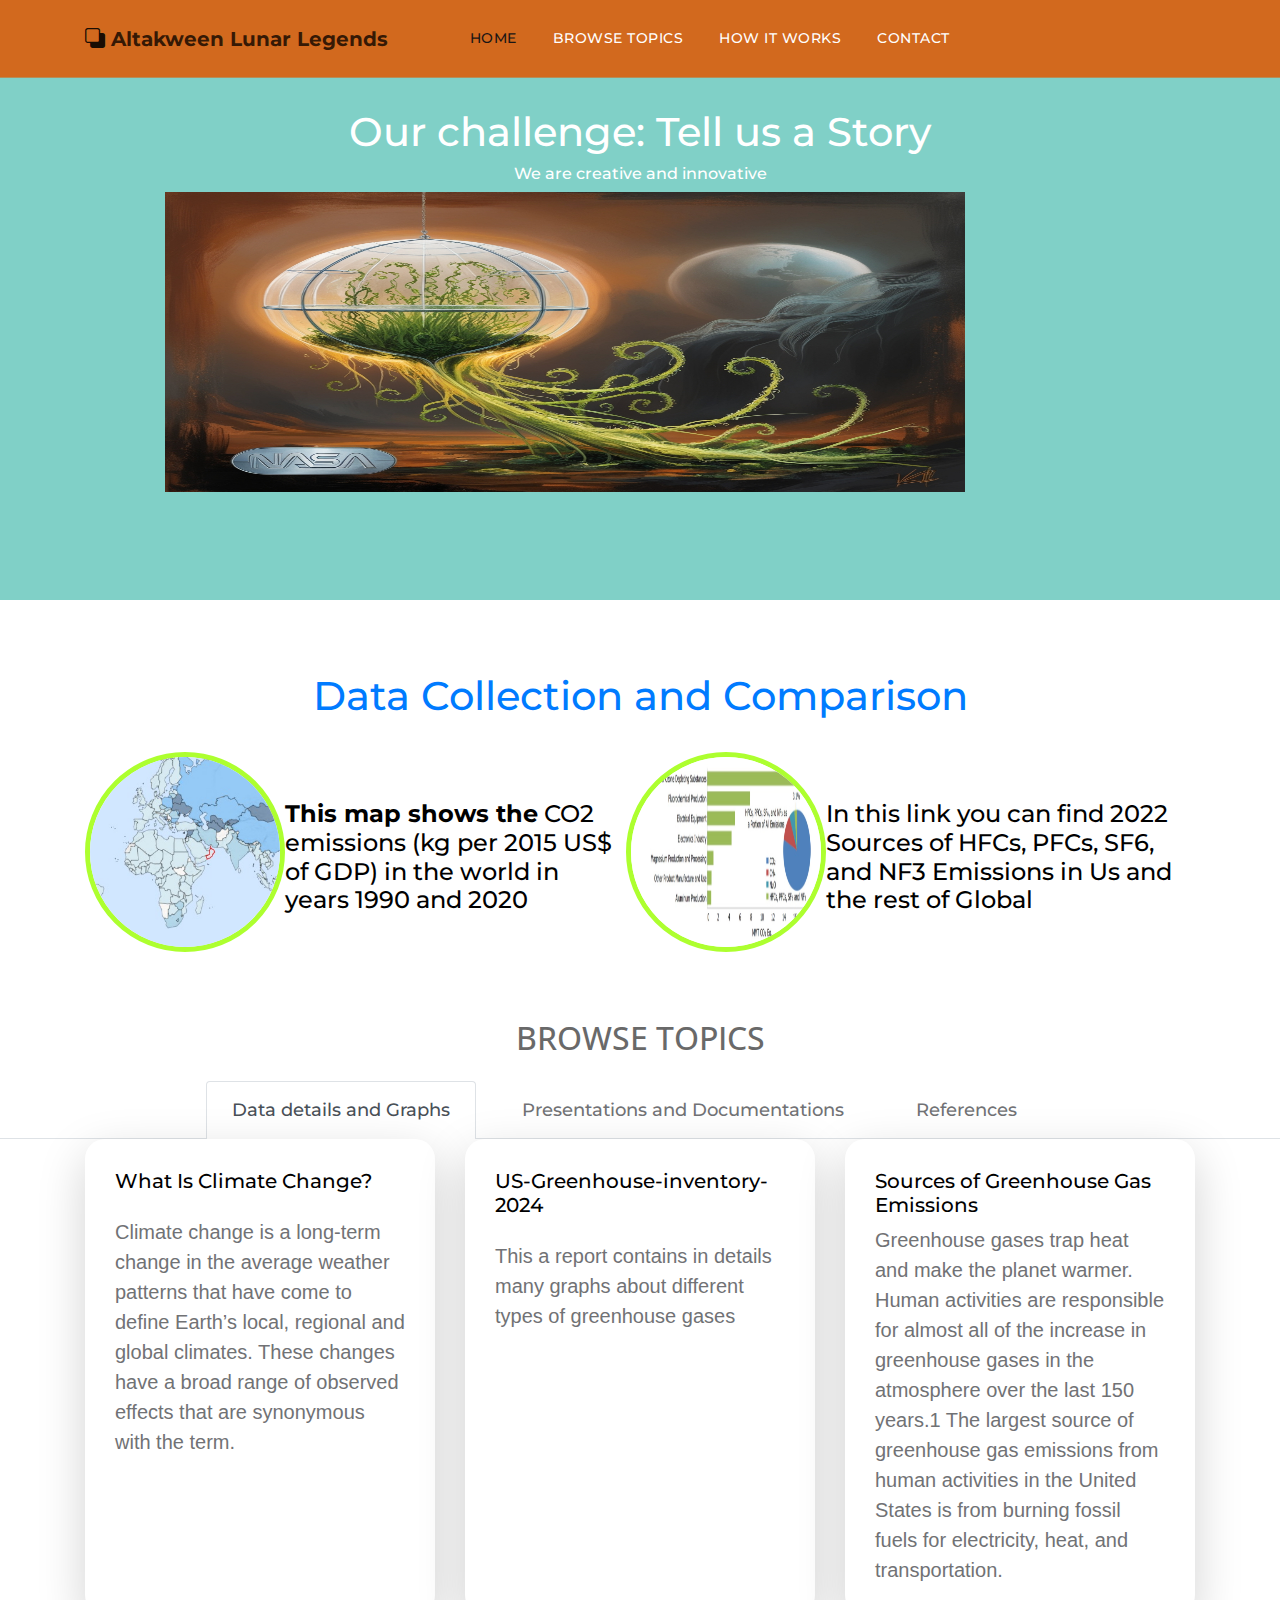
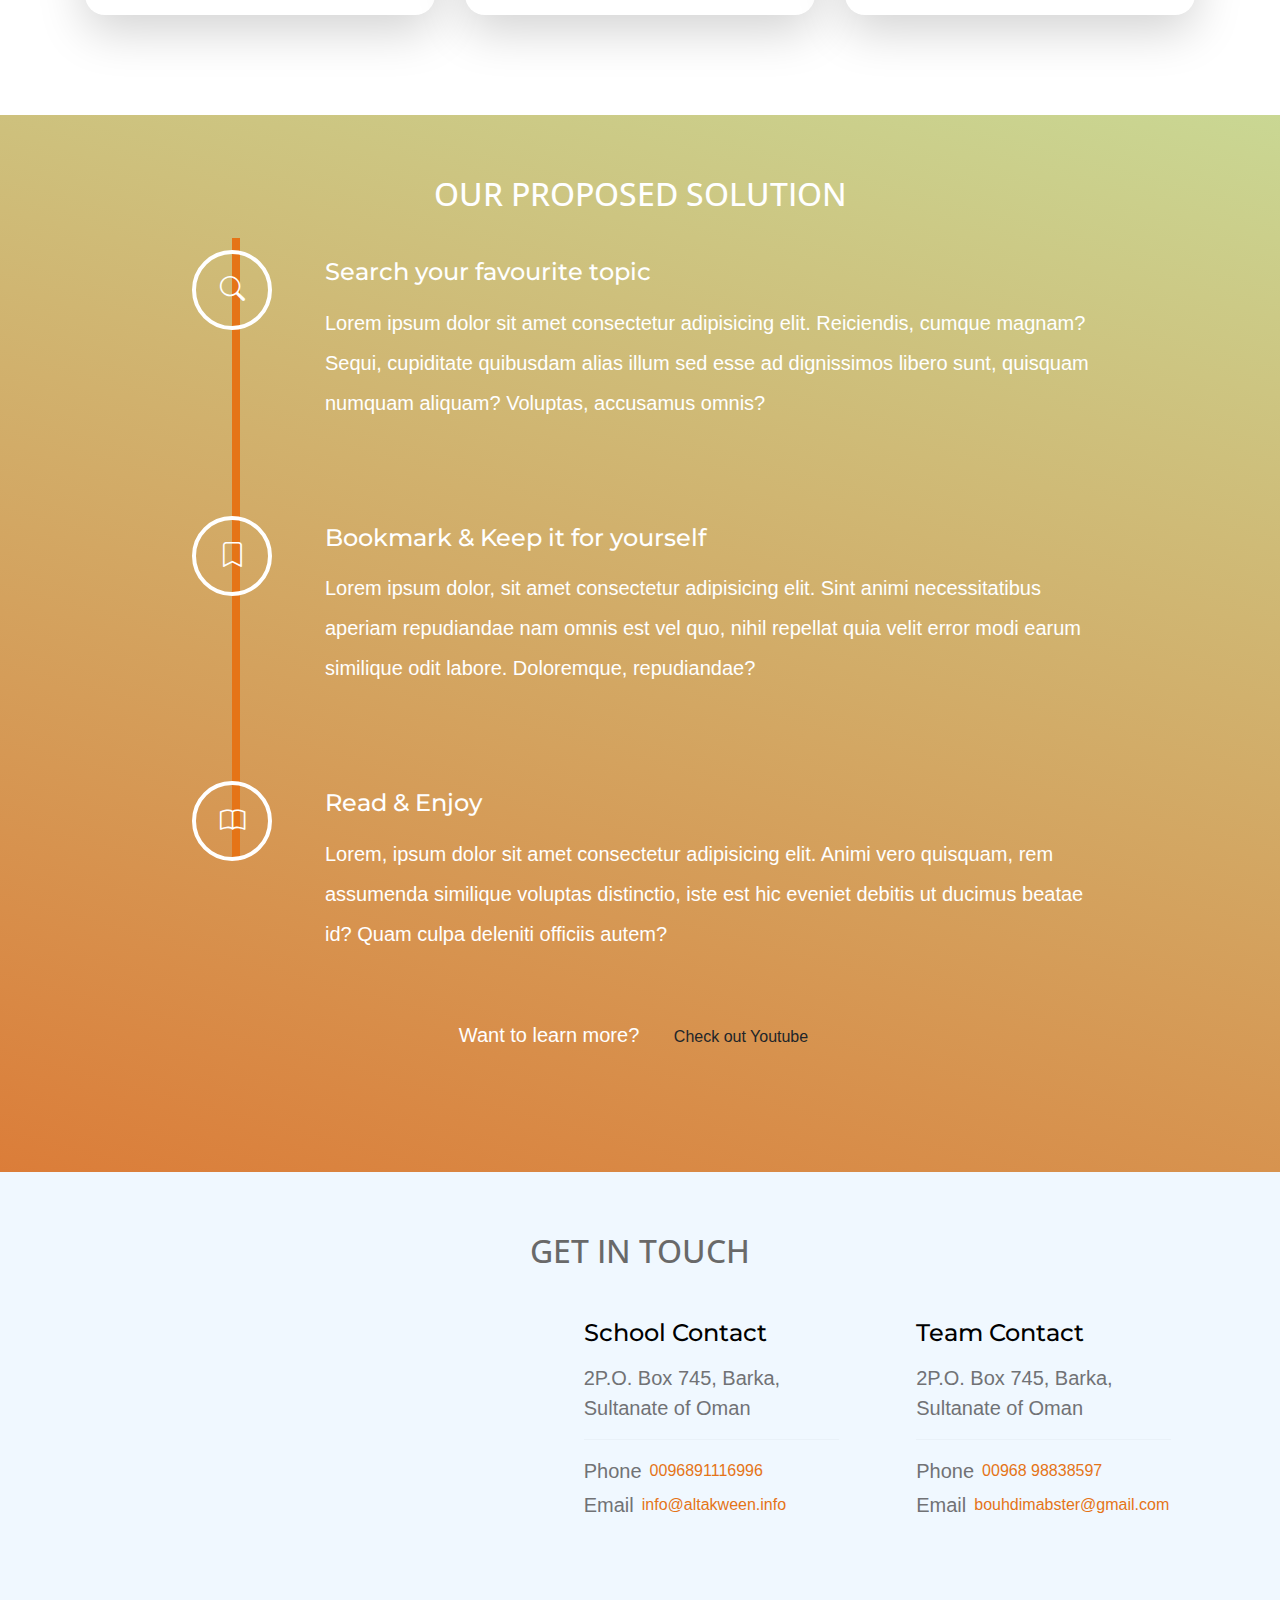
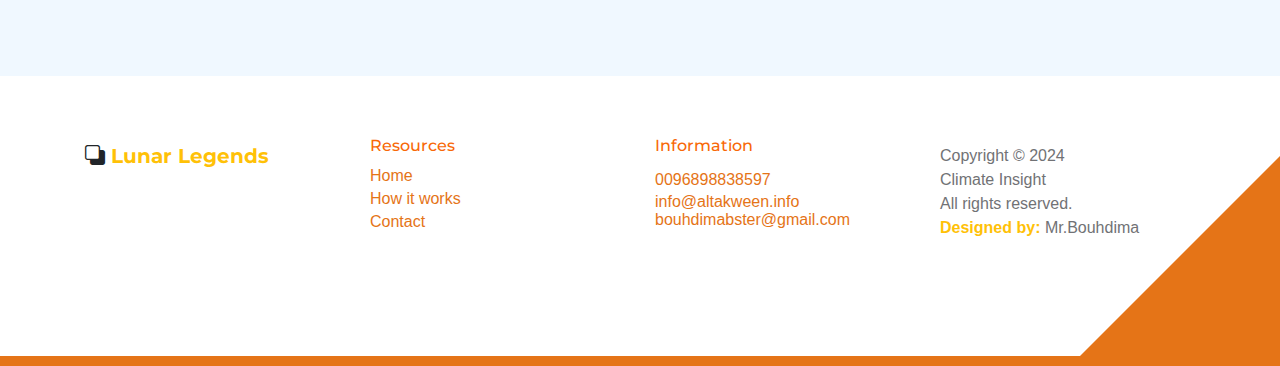
==== index.html @ 659c7b3e "Add files via upload" ====
<!doctype html>
<html lang="en">
    <head>
        <meta charset="utf-8">
        <meta name="viewport" content="width=device-width, initial-scale=1">
        <meta name="description" content="">
        <meta name="author" content="">
        <title>Climate Insight</title>
        <!-- CSS FILES -->
        <link rel="preconnect" href="https://fonts.googleapis.com">
        <link rel="preconnect" href="https://fonts.gstatic.com" crossorigin>
        <link href="https://fonts.googleapis.com/css2?family=Montserrat:wght@500;600;700&family=Open+Sans&display=swap" rel="stylesheet">
        <link href="css/bootstrap.min.css" rel="stylesheet">
        <link href="css/bootstrap-icons.css" rel="stylesheet">
        <link href="css/templatemo-topic-listing.css" rel="stylesheet">
        <link href="css/templatemo-topic-listing.css" rel="stylesheet">
        <link href="css/style.css" rel="stylesheet">
        <link rel="stylesheet" href="https://stackpath.bootstrapcdn.com/bootstrap/4.5.0/css/bootstrap.min.css">
        <link rel="stylesheet" href="https://maxcdn.bootstrapcdn.com/font-awesome/4.7.0/css/font-awesome.min.css">
        <script src="https://code.jquery.com/jquery-3.5.1.min.js"></script>
        <script src="https://cdn.jsdelivr.net/npm/popper.js@1.16.0/dist/umd/popper.min.js"></script>
        <script src="https://stackpath.bootstrapcdn.com/bootstrap/4.5.0/js/bootstrap.min.js"></script>
        <style>
        
        .graph{width:200px;
        height: 300;
        }
        .slide-p{
        margin-left:80px;
        padding: 0;
        }
        .img-graph{
            width:200px;
            height: 200px;
            border-radius:50%;
            border: 5px greenyellow solid;
            cursor: pointer;
        }
        .imgc{
                border: 6px  chocolate bold;}
        </style>
    </head>
    <body id="top">
        <main>
            <nav class="navbar navbar-expand-lg">
                <div class="container">
                    <a class="navbar-brand" href="index.html">
                        <i class="bi-back"></i>
                        <span>Altakween Lunar Legends</span>
                    </a>
                    <button
                        class="navbar-toggler"
                        type="button"
                        data-bs-toggle="collapse"
                        data-bs-target="#navbarNav"
                        aria-controls="navbarNav"
                        aria-expanded="false"
                        aria-label="Toggle navigation"
                    >
                        <span class="navbar-toggler-icon"></span>
                    </button>
                    <div class="collapse navbar-collapse" id="navbarNav">
                        <ul class="navbar-nav ms-lg-5 me-lg-auto">
                            <li class="nav-item">
                                <a class="nav-link click-scroll" href="#section_1">Home</a>
                            </li>
                            <li class="nav-item">
                                <a class="nav-link click-scroll" href="#section_2">Browse Topics</a>
                            </li>
                            <li class="nav-item">
                                <a class="nav-link click-scroll" href="#section_3">How it works</a>
                            </li>
                           
                            <li class="nav-item">
                                <a class="nav-link click-scroll" href="#section_5">Contact</a>
                            </li>
                        </ul>
                    </div>
                </div>
            </nav>
            <section class="hero-section d-flex justify-content-center align-items-center" id="section_1">
                <div class="container">
                    <div class="row">
                        <div class="col-12 text-center mx-auto">
                            <div class="gfg-di text-center ">
                                <h1 class="text-white text-center">Our challenge: Tell us a Story</h1>
                                <h6 class="col-lg-8 col-12 mx-auto text-white text-center">We are creative and innovative</h6>
                            </div>
                        </div>
                    </div>
                    <div id="carouselExampleSlidesOnly" class="carousel slide " data-ride="carousel">
                        <div class="slide-p carousel-inner w-100">
                            <div class="carousel-item active">
                                <img class="d-block w-100 h-100" src="images/img3.jpg" alt="First slide">
                            </div>
                            <div class="carousel-item">
                                <img class="d-block w-100 h-100" src="images/img6.jpg" alt="Second slide">
                            </div>
                            <div class="carousel-item">
                                <img class="d-block w-100 h-100" src="images/img8.jpg" alt="Third slide">
                            </div>
                        </div>
                    </div>
                </div>
            </div>
        </div>
    </section>
    <section class="justify-content-center mt-5">
        <b>
            <h1 class="text-primary text-center w-100 p-4">Data Collection and Comparison</h1>
        </b>
        <div class="container justify-content d-flex flex-row">
            <div>
                <a class="w-80" href="topics-detail.html">
                    <div class="d-flex alig-text">
                        <img
                            class="img-graph"
                            src="images/Dynamic map.jpg"
                            class="custom-block-image img-fluid"
                            alt=""
                        >
                        <h4 class="mb-0 mt-5  ">
                            <b> This map shows the</b>
                            CO2 emissions (kg per 2015 US$ of GDP) in the world in years  1990 and 2020
                        </div>
                    </div>
                </a>
                <a href="https://www.epa.gov/climate-indicators/climate-change-indicators-us-greenhouse-gas-emissions" target="_blank">
                    <div class="d-flex alig-text">
                        <img
                            class="img-graph"
                            src="Graphs/Figure2.jpg"
                            class="custom-block-image img-fluid"
                            alt=""
                        >
                        <h4 class="mb-0 mt-5">
                            In this link you can find 2022 Sources of HFCs, PFCs, SF6, and NF3 Emissions in Us and the rest of Global
                        </h4>
                    </div>
                </a>
            </div>
        </div>
    </div>
</div>
</section>
<section class="explore-section section-padding" id="section_2">
    <div class="container">
        <div class="col-12 text-center">
            <h2 class="mb-4">
                Browse Topics
            </h1>
        </div>
    </div>
</div>
<div class="container-fluid">
    <div class="row">
        <ul class="nav nav-tabs" id="myTab" role="tablist">
            <li class="nav-item" role="presentation">
                <button
                    class="nav-link active"
                    id="design-tab"
                    data-bs-toggle="tab"
                    data-bs-target="#design-tab-pane"
                    type="button"
                    role="tab"
                    aria-controls="design-tab-pane"
                    aria-selected="true"
                >Data details and Graphs</button>
            </li>
            <li class="nav-item" role="presentation">
                <button
                    class="nav-link"
                    id="marketing-tab"
                    data-bs-toggle="tab"
                    data-bs-target="#marketing-tab-pane"
                    type="button"
                    role="tab"
                    aria-controls="marketing-tab-pane"
                    aria-selected="false"
                >Presentations and Documentations</button>
            </li>
            <li class="nav-item" role="presentation">
                <button
                    class="nav-link"
                    id="finance-tab"
                    data-bs-toggle="tab"
                    data-bs-target="#finance-tab-pane"
                    type="button"
                    role="tab"
                    aria-controls="finance-tab-pane"
                    aria-selected="false"
                >References</button>
            </li>
            
        </ul>
    </div>
</div>
<div class="container">
    <div class="row">
        <div class="col-12">
            <div class="tab-content" id="myTabContent">
                <div
                    class="tab-pane fade show active"
                    id="design-tab-pane"
                    role="tabpanel"
                    aria-labelledby="design-tab"
                    tabindex="0"
                >
                    <div class="row">
                        <div class="col-lg-4 col-md-6 col-12 mb-4 mb-lg-0">
                            <div class="custom-block bg-white shadow-lg">
                                <a href="https://science.nasa.gov/climate-change/" target="_blank">
                                    <div class="d-flex">
                                        <div>
                                            <h5 class="mb-4">  What Is Climate Change?</h5>
                                            <p class="mb-0">
                                                Climate change is a long-term change in the average weather patterns that have come to define Earth’s local, regional and global climates. These changes have a broad range of observed effects that are synonymous with the term.
                                            </p>
                                        </div>
                                        <span class="badge bg-design rounded-pill ms-auto"></span>
                                    </div>
                                    <img>
                                </a>
                            </div>
                        </div>
                        <div class="col-lg-4 col-md-6 col-12 mb-4 mb-lg-0">
                            <div class="custom-block bg-white shadow-lg">
                                <a href="https://www.epa.gov/system/files/documents/2024-04/us-ghg-inventory-2024-main-text_04-18-2024.pdf" target="_blank">
                                    <div class="d-flex">
                                        <div>
                                            <h5 class="mb-4">US-Greenhouse-inventory-2024</h5>
                                            <p class="mb-0">This a report contains in details many graphs about different types of greenhouse gases</p>
                                        </div>
                                        <span class="badge bg-design rounded-pill ms-auto"></span>
                                    </div>
                                    <img>
                                </a>
                            </div>
                        </div>
                        <div class="col-lg-4 col-md-6 col-12">
                            <div class="custom-block bg-white shadow-lg">
                                <a href="https://www.epa.gov/ghgemissions/sources-greenhouse-gas-emissions" target="_blank">
                                    <div class="d-flex">
                                        <div>
                                            <h5 class="mb-2">Sources of Greenhouse Gas Emissions</h5>
                                            <p class="mb-0">Greenhouse gases trap heat and make the planet warmer. Human activities are responsible for almost all of the increase in greenhouse gases in the atmosphere over the last 150 years.1 The largest source of greenhouse gas emissions from human activities in the United States is from burning fossil fuels for electricity, heat, and transportation.</p>
                                        </div>
                                    </div>
                                </a>
                            </div>
                        </div>
                    </div>
                </div>
                <div
                    class="tab-pane fade"
                    id="marketing-tab-pane"
                    role="tabpanel"
                    aria-labelledby="marketing-tab"
                    tabindex="0"
                >
                    <div class="row">
                        <div class="col-lg-4 col-md-6 col-12 mb-4 mb-lg-3">
                            <div class="custom-block bg-white shadow-lg">
                                <a href="https://docs.google.com/presentation/d/1WcsaS18433PU4T18Ygfsd_Ud92jwBc4w/edit?usp=sharing&ouid=102816697199774489754&rtpof=true&sd=true" target="_blank">
                                    <div class="d-flex">
                                        <div>
                                            <h5 class="mb-4">
                                                Climate Change: Causes, Solutions, and the Sun's Role
                                            </h5>
                                            <p class="mb-0">
                                                Climate change refers to long-term shifts in global or regional climate patterns. It encompasses:
                                                1.Changes in average temperatures
                                                2.Alterations in precipitation patterns
                                                3.Shifts in wind patterns and other weather phenomena
                                            </p>
                                        </div>
                                    </div>
                                </a>
                            </div>
                        </div>
                        <div class="col-lg-4 col-md-6 col-12 mb-4 mb-lg-3">
                            <div class="custom-block bg-white shadow-lg">
                                <a href="https://drive.google.com/file/d/1QyOsl-RAA1CzEY_uRApAIXoWDk_VNnRR/view?usp=sharing" target="_blank">
                                    <div class="d-flex">
                                        <div>
                                            <h5 class="mb-2">US Gas emission and sinks 1990-2022</h5>
                                            <p class="mb-0">This a report contains in details many graphs about different types of greenhouse gases(report in pdf format)</p>
                                        </div>
                                    </div>
                                </a>
                            </div>
                        </div>
                        <div class="col-lg-4 col-md-6 col-12">
                            <div class="custom-block bg-white shadow-lg">
                                <a href="https://drive.google.com/file/d/1Yds3nYjkXWjQtE_rxQgqkj5EW7fX1MJk/view?usp=sharing" target="_blank">
                                    <div class="d-flex">
                                        <div>
                                            <h5 class="mb-4">Video about climate change</h5>
                                            <p class="mb-0">Increasing Greenhouses Gases Are Warming the Planet</p>
                                        </div>
                                    </div>
                                </a>
                            </div>
                        </div>
                    </div>
                </div>
                <div
                    class="tab-pane fade"
                    id="finance-tab-pane"
                    role="tabpanel"
                    aria-labelledby="finance-tab"
                    tabindex="0"
                >
                    <div class="row">
                        <div class="col-lg-6 col-md-6 col-12 mb-4 mb-lg-0">
                            <div class="custom-block bg-white shadow-lg">
                                <div class="d-flex">
                                    <div>
                                        <h5 class="mb-4">Links to references</h5>
                                        <ul class="mb-0">
                                            <li class="mb-1">
                                                <a href="https://science.nasa.gov/climate-change/what-is-climate-change/" target="_blank">
                                                    NASA Climate Change Definition :
                                                </a>
                                            </li>
                                            <li class="mb-1">
                                                <a href="https://www.epa.gov/ghgemissions/inventory-us-greenhouse-gas-emissions-and-sinks" target="_blank">
                                                    U.S. Greenhouse Gas Emissions Data:
                                                </a>
                                            </li>
                                            <li class="mb-1">
                                                <a href="https://www.epa.gov/ghgemissions/inventory-us-greenhouse-gas-emissions-and-sinks" target="_blank">
                                                    U.S. Greenhouse Gas Emissions Data:
                                                </a>
                                            </li>
                                            <li class="mb-1">
                                                <a href="https://climate.nasa.gov/solutions/resources/" target="_blank">
                                                    NASA Climate Action Guide: 
                                                </a>
                                            </li>
                                            <li class="mb-1">
                                                <a href="https://technology.nasa.gov/patent/TOP2-219/" target="_blank">
                                                    Algae Photobioreactor Using Floating Enclosures With Semi-Permeable Membrane
                                                </a>
                                            </li>
                                            <li class="mb-1">
                                            <a href="https://science.nasa.gov/climate-change/evidence/" target="_blank">
                                                Evidence - NASA Science
                                            </a>
                                        </li>
                                        <li class="mb-1">
                                            <a href="https://science.nasa.gov/uncategorized/nasas-pace-to-investigate-oceans-atmospheres-in-changing-climate" target="_blank">
                                                NASA’s PACE To Investigate Oceans, Atmosphere in Changing Climate                                            
                                                </a>
                                        </li>
                                        
                                        <li class="mb-1">
                                            <a href="https://science.nasa.gov/climate-change/causes/" target="_blank">
                                            The Causes of Climate Change                                           
                                                </a>
                                        </li>
                                        <li class="mb-1">
                                            <a href="https://templatemo.com/tm-590-topic-listing#google_vignette" target="_blank">
                                                Topic Listing Template                                           
                                            </a>
                                        </li></div>
                                    </div>

                                </a>
                            </div>
                        </div>
                        <div class="col-lg-6 col-md-6 col-12">
                            <div class="custom-block bg-black ">
                                <div class=" d-flex flex-column h-100">
                                <div >
                                       <h5 class="text-white mb-4">AI Tools</h5>
                                        <ul class="mb-0">
                                            <li class="mb-">
                                                <a href="https://copilot.cloud.microsoft/what-is-climate-change/" target="_blank">
                                                    Copilot 
                                                </a>
                                            </li>
                                            <li class="mb-2">
                                                <a href="https://www.magicschool.ai" target="_blank">
                                                    Magic school AI 
                                                </a>
                                            </li>
                                            <li class="mb-1">
                                                <a href="https://www.vidnoz.com/" target="_blank">
                                                    Vidnoz AI 
                                                </a>
                                            </li>
                                            <li class="mb-2">
                                                <a href="https://luvvoice.com" target="_blank">
                                                    Luvvoice 
                                                </a>
                                            </li>
                                            <li class="mb-1">
                                                <a href="https://chatgpt.com" target="_blank">
                                                    Chatgpt 
                                                </a>
                                            </li>
                                            <li class="mb-2">
                                                <a href="https://app.leonardo.ai/image-generation" target="_blank">
                                                    Leonardo 
                                                </a>
                                            </li>
                                            <li class="mb-2">
                                                <a href="https://filmora.wondershare.net/filmora-video-editor.html?nis=6" target="_blank">
                                                    Filmora Platform
                                                </a>
                                            </li>
                                            </ul
                                    </div>
                                </div>
                            </div>
                        </div>
                    </div>
                </div>
               
                <div
                     class="tab-pane fade"
                    id="education-tab-pane"
                    role="tabpanel"
                    aria-labelledby="marketing-tab"
                    tabindex="0"
                >
                    <div class="row">
                        <div class="col-lg-6 col-md-6 col-12 mb-4 mb-lg-3">
                            <div class="custom-block bg-white shadow-lg">
                                <a href="topics-detail.html">
                                    <div class="d-flex">
                                        <div>
                                            <h5 class="mb-2">Graduation</h5>
                                            <p class="mb-0">Lorem Ipsum dolor sit amet consectetur</p>
                                        </div>
                                        <span class="badge bg-education rounded-pill ms-auto">80</span>
                                    </div>
                                    <img src="images/topics/undraw_Graduation_re_gthn.png" class="custom-block-image img-fluid" alt="">
                                </a>
                            </div>
                        </div>
                        <div class="col-lg-6 col-md-6 col-12">
                            <div class="custom-block bg-white shadow-lg">
                                <a href="topics-detail.html">
                                    <div class="d-flex">
                                        <div>
                                            <h5 class="mb-2">Educator</h5>
                                            <p class="mb-0">Lorem Ipsum dolor sit amet consectetur</p>
                                        </div>
                                        <span class="badge bg-education rounded-pill ms-auto">75</span>
                                    </div>
                                    <img src="images/topics/undraw_Educator_re_ju47.png" class="custom-block-image img-fluid" alt="">
                                </a>
                            </div>
                        </div>
                    </div>
                </div>
            </div>
        </div>
    </div>
</section>
<section class="timeline-section section-padding" id="section_3">
    <div class="section-overlay"></div>
    <div class="container">
        <div class="row">
            <div class="col-12 text-center">
                <h2 class="text-white mb-4">
                    Our proposed solution
                </h1>
            </div>
            <div class="col-lg-10 col-12 mx-auto">
                <div class="timeline-container">
                    <ul class="vertical-scrollable-timeline" id="vertical-scrollable-timeline">
                        <div class="list-progress">
                            <div class="inner"></div>
                        </div>
                        <li>
                            <h4 class="text-white mb-3">Search your favourite topic</h4>
                            <p class="text-white">
                                Lorem ipsum dolor sit amet consectetur adipisicing elit.
                                        Reiciendis, cumque magnam? Sequi, cupiditate quibusdam alias illum sed esse ad
                                        dignissimos libero sunt, quisquam numquam aliquam? Voluptas, accusamus omnis?
                            </p>
                            <div class="icon-holder">
                                <i class="bi-search"></i>
                            </div>
                        </li>
                        <li>
                            <h4 class="text-white mb-3">Bookmark &amp; Keep it for yourself</h4>
                            <p class="text-white">
                                Lorem ipsum dolor, sit amet consectetur adipisicing elit. Sint
                                        animi necessitatibus aperiam repudiandae nam omnis est vel quo, nihil repellat
                                        quia velit error modi earum similique odit labore. Doloremque, repudiandae?
                            </p>
                            <div class="icon-holder">
                                <i class="bi-bookmark"></i>
                            </div>
                        </li>
                        <li>
                            <h4 class="text-white mb-3">Read &amp; Enjoy</h4>
                            <p class="text-white">
                                Lorem, ipsum dolor sit amet consectetur adipisicing elit.
                                        Animi vero quisquam, rem assumenda similique voluptas distinctio, iste est hic
                                        eveniet debitis ut ducimus beatae id? Quam culpa deleniti officiis autem?
                            </p>
                            <div class="icon-holder">
                                <i class="bi-book"></i>
                            </div>
                        </li>
                    </ul>
                </div>
            </div>
            <div class="col-12 text-center mt-5">
                <p class="text-white">
                    Want to learn more?
                    <a href="#" class="btn custom-btn custom-border-btn ms-3">Check out Youtube</a>
                </p>
            </div>
        </div>
    </div>
</section>
</section>
<section class="contact-section section-padding section-bg" id="section_5">
    <div class="container">
        <div class="row">
            <div class="col-lg-12 col-12 text-center">
                <h2 class="mb-5">Get in touch</h2>
            </div>
            <div class="col-lg-5 col-12 mb-4 mb-lg-0">
                <iframe
                    class="google-map"
                    src="https://www.google.com/maps/embed?pb=!1m18!1m12!1m3!1d58462.82125869882!2d57.85116690505344!3d23.678592448616953!2m3!1f0!2f0!3f0!3m2!1i1024!2i768!4f13.1!3m3!1m2!1s0x3e8dc3b2d4e560c7%3A0x9b2978007dae66cb!2z2YXYr9in2LHYsyDYp9mE2KrZg9mI2YrZhiDYp9mE2K7Yp9i12Kk!5e0!3m2!1sen!2som!4v1727365317106!5m2!1sen!2som"
                    width="100%"
                    height="250"
                    style="border:0;"
                    allowfullscreen=""
                    loading="lazy"
                    referrerpolicy="no-referrer-when-downgrade"
                ></iframe>
            </div>
            <div class="col-lg-3 col-md-6 col-12 mx-auto">
                <h4 class="mb-3">School Contact</h4>
                <p>2P.O. Box 745, Barka, Sultanate of Oman</p>
                <hr>
                <p class="d-flex align-items-center mb-1">
                    <span class="me-2">Phone</span>
                    <a href="tel: 110-220-3400" class="site-footer-link">
                        0096891116996
                    </a>
                </p>
                <p class="d-flex align-items-center">
                    <span class="me-2">Email</span>
                    <a href="mailto:info@company.com" class="site-footer-link">
                        info@altakween.info
                    </a>
                </p>
            </div>
            <div class="col-lg-3 col-md-6 col-12 mx-auto">
                <h4 class="mb-3">Team Contact</h4>
                <p>2P.O. Box 745, Barka, Sultanate of Oman</p>
                <hr>
                <p class="d-flex align-items-center mb-1">
                    <span class="me-2">Phone</span>
                    <a href="tel: 110-220-3400" class="site-footer-link">
                        00968 98838597
                    </a>
                </p>
                <p class="d-flex align-items-center">
                    <span class="me-2">Email</span>
                    <a href="mailto:info@company.com" class="site-footer-link">
                        bouhdimabster@gmail.com
                    </a>
                </p>
            </div>
        </div>
    </div>
</section>
</main>
<footer class="site-footer section-padding">
    <div class="container">
        <div class="row">
            <div class="col-lg-3 col-12 mb-4 pb-2">
                <a class="navbar-brand mb-2" href="index.html">
                    <i class="bi-back"></i>
                    <span class="text-warning">Lunar Legends</span>
                </a>
            </div>
            <div class="col-lg-3 col-md-4 col-6">
                <h6 class="site-footer-title mb-2">Resources</h6>
                <ul class="site-footer-links">
                    <li class="site-footer-link-item">
                        <a href="#" class="site-footer-link">Home</a>
                    </li>
                    <li class="site-footer-link-item">
                        <a href="#" class="site-footer-link">How it works</a>
                    </li>
                    <li class="site-footer-link-item">
                        <a href="#" class="site-footer-link">Contact</a>
                    </li>
                </ul>
            </div>
            <div class="col-lg-3 col-md-4 col-6 mb-4 mb-lg-0">
                <h6 class="site-footer-title mb-3">Information</h6>
                <p class="text-white d-flex mb-1">
                    <a href="tel: 305-240-9671" class="site-footer-link">
                        0096898838597
                    </a>
                </p>
                <p class="text-white d-flex">
                    <a href="mailto:info@company.com" class="site-footer-link">
                        info@altakween.info
                            bouhdimabster@gmail.com
                    </a>
                </p>
            </div>
            <div class="col-lg-3 col-md-2 col-12 mt-2 mt-lg-0 ms-auto">
                <p class="copyright-text mt-lg-2 mt-3">
                    Copyright © 2024
                    <br>
                    Climate Insight
                    <br>
                    All rights reserved.
                    <br>
                    <b class="text-warning">Designed by:</b>
                    Mr.Bouhdima
                </p>
            </div>
        </div>
    </div>
</footer>
<!-- JAVASCRIPT FILES -->
<script src="js/jquery.min.js"></script>
<script src="js/bootstrap.bundle.min.js"></script>
<script src="js/jquery.sticky.js"></script>
<script src="js/click-scroll.js"></script>
<script src="js/custom.js"></script>
</body>
</html>
---- css/templatemo-topic-listing.css ----
/*
*/

/*---------------------------------------
  CUSTOM PROPERTIES ( VARIABLES )             
-----------------------------------------*/
:root {
  --white-color:                  #ffffff;
  --primary-color:                #f86807;
  --primary-color1:                #191515;

  --secondary-color:              #e57417;
  --section-bg-color:             #f0f8ff;
  --custom-btn-bg-color:          #80d0c7;
  --custom-btn-bg-hover-color:    #737a13;
  --dark-color:                   #000000;
  --p-color:                      #717275;
  --border-color:                 #fff67f;
  --link-hover-color:             #aab8c1;

  --body-font-family:             'Open Sans', sans-serif;
  --title-font-family:            'Montserrat', sans-serif;

  --h1-font-size:                 58px;
  --h2-font-size:                 46px;
  --h3-font-size:                 32px;
  --h4-font-size:                 28px;
  --h5-font-size:                 24px;
  --h6-font-size:                 22px;
  --p-font-size:                  20px;
  --menu-font-size:               14px;
  --btn-font-size:                18px;
  --copyright-font-size:          16px;

  --border-radius-large:          100px;
  --border-radius-medium:         20px;
  --border-radius-small:          10px;

  --font-weight-normal:           400;
  --font-weight-medium:           500;
  --font-weight-semibold:         600;
  --font-weight-bold:             700;
}

body {
  background-color: var(--white-color);
  font-family: var(--body-font-family); 
}


/*---------------------------------------
  TYPOGRAPHY               
-----------------------------------------*/

h2,
h3,
h4,
h5,
h6 {
  color: var(--dark-color);
}

h1,
h2,
h3,
h4,
h5,
h6 {
  font-family: var(--title-font-family); 
  font-weight: var(--font-weight-semibold);
}

h1 {
  font-size: var(--h1-font-size);
  font-weight: var(--font-weight-bold);
}

h2 {
  font-size: var(--h2-font-size);
  font-weight: var(--font-weight-bold);
}

h3 {
  font-size: var(--h3-font-size);
}

h4 {
  font-size: var(--h4-font-size);
}

h5 {
  font-size: var(--h5-font-size);
}

h6 {
  color: var(--primary-color);
  font-size: var(--h6-font-size);
}

p {
  color: var(--p-color);
  font-size: var(--p-font-size);
  font-weight: var(--font-weight-normal);
}

ul li {
  color: var(--p-color);
  font-size: var(--p-font-size);
  font-weight: var(--font-weight-normal);
}

a, 
button {
  touch-action: manipulation;
  transition: all 0.3s;
}

a {
  display: inline-block;
  color: var(--primary-color);
  text-decoration: none;
}

a:hover {
  color: var(--link-hover-color);
}

b,
strong {
  font-weight: var(--font-weight-bold);
}


/*---------------------------------------
  SECTION               
-----------------------------------------*/
.section-padding {
  padding-top: 60px;
  padding-bottom: 100px;
}

.section-bg {
  background-color: var(--section-bg-color);
}

.section-overlay {
  background-image: linear-gradient(15deg, #d56616 0%, #c0d080 100%);
  position: absolute;
  top: 0;
  left: 0;
  pointer-events: none;
  width: 100%;
  height: 100%;
  opacity: 0.85;
}

.section-overlay + .container {
  position: relative;
}

.tab-content {
  background-color: var(--white-color);
  border-radius: var(--border-radius-medium);
}

.nav-tabs {
  border-bottom: 1px solid #ecf3f2;
  margin-bottom: 40px;
  justify-content: center;
}

.nav-tabs .nav-link {
  border-radius: 0;
  border-top: 0;
  border-right: 0;
  border-left: 0;
  color: var(--p-color);
  font-family: var(--title-font-family);
  font-size: var(--btn-font-size);
  font-weight: var(--font-weight-medium);
  padding: 15px 25px;
  transition: all 0.3s;
}

.nav-tabs .nav-link:first-child {
  margin-right: 20px;
}

.nav-tabs .nav-item.show .nav-link, 
.nav-tabs .nav-link.active,
.nav-tabs .nav-link:focus, 
.nav-tabs .nav-link:hover {
  border-bottom-color: var(--primary-color);
  color: var(--primary-color);
}


/*---------------------------------------
  CUSTOM ICON COLOR               
-----------------------------------------*/
.custom-icon {
  color: var(--secondary-color);
}


/*---------------------------------------
  CUSTOM BUTTON               
-----------------------------------------*/
.custom-btn {
  background: var(--custom-btn-bg-color);
  border: 2px solid transparent;
  border-radius: var(--border-radius-large);
  color: var(--white-color);
  font-size: var(--btn-font-size);
  font-weight: var(--font-weight-semibold);
  line-height: normal;
  transition: all 0.3s;
  padding: 10px 20px;
}

.custom-btn:hover {
  background: var(--custom-btn-bg-hover-color);
  color: var(--white-color);
}

.custom-border-btn {
  background: transparent;
  border: 2px solid var(--custom-btn-bg-color);
  color: var(--custom-btn-bg-color);
}

.custom-border-btn:hover {
  background: var(--custom-btn-bg-color);
  border-color: transparent;
  color: var(--white-color);
}

.custom-btn-bg-white {
  border-color: var(--white-color);
  color: var(--white-color);
}


/*---------------------------------------
  SITE HEADER              
-----------------------------------------*/
.site-header {
  background-image: linear-gradient(15deg, #321f1e 0%, #f53307 100%);
  padding-top: 150px;
  padding-bottom: 80px;
}

.site-header .container {
  height: 100%;
  
}

.breadcrumb-item+.breadcrumb-item::before,
.breadcrumb-item a:hover,
.breadcrumb-item.active {
  color: var(--white-color);
}

.site-header .custom-icon {
  color: var(--white-color);
  font-size: var(--h4-font-size);
}

.site-header .custom-icon:hover {
  color: var(--secondary-color);
}


/*---------------------------------------
  NAVIGATION              
-----------------------------------------*/
.sticky-wrapper {
  position: absolute;
  top: 0;
  right: 0;
  left: 0;
}

.sticky-wrapper.is-sticky .navbar {
  background-color: var(--secondary-color);
}

.navbar {
  background: chocolate;
  border-bottom: 1px solid rgba(128, 208, 199, 0.35);
  z-index: 9;
}

.navbar-brand,
.navbar-brand:hover {
  font-size: var(--h4-font-size);
  font-weight: var(--font-weight-bold);
  display: block;
}

.navbar-brand span {
  font-family: var(--title-font-family);
  color: rgb(54, 25, 5);
}

.navbar-expand-lg .navbar-nav .nav-link {
  border-radius: var(--border-radius-large);
  margin: 10px;
  padding: 10px;
}

.navbar-nav .nav-link {
  display: inline-block;
  color: var(--white-color);
  font-family: var(--title-font-family); 
  font-size: var(--menu-font-size);
  font-weight: var(--font-weight-medium);
  text-transform: uppercase;
  letter-spacing: 0.5px;
  position: relative;
  padding-top: 15px;
  padding-bottom: 5px;
}

.navbar-nav .nav-link.active, 
.navbar-nav .nav-link:hover {
  color: var(--primary-color1);
}

.navbar .dropdown-menu {
  background: var(--white-color);
  box-shadow: 0 1rem 3rem rgba(0,0,0,.175);
  border: 0;
  display: inherit;
  opacity: 0;
  min-width: 9rem;
  margin-top: 20px;
  padding: 13px 0 10px 0;
  transition: all 0.3s;
  pointer-events: none;
}

.navbar .dropdown-menu::before {
  content: "";
  width: 0;
  height: 0;
  border-left: 20px solid transparent;
  border-right: 20px solid transparent;
  border-bottom: 15px solid var(--white-color);
  position: absolute;
  top: -10px;
  left: 10px;
}

.navbar .dropdown-item {
  display: inline-block;
  color: var(--p-bg-color);
  font-family: var(--title-font-family); 
  font-size: var(--menu-font-size);
  font-weight: var(--font-weight-medium);
  text-transform: uppercase;
  letter-spacing: 0.5px;
  position: relative;
}

.navbar .dropdown-item.active, 
.navbar .dropdown-item:active,
.navbar .dropdown-item:focus, 
.navbar .dropdown-item:hover {
  background: transparent;
  color: var(--primary-color);
}

.navbar .dropdown-toggle::after {
  content: "\f282";
  display: inline-block;
  font-family: bootstrap-icons !important;
  font-size: var(--copyright-font-size);
  font-style: normal;
  font-weight: normal !important;
  font-variant: normal;
  text-transform: none;
  line-height: 1;
  vertical-align: -.125em;
  -webkit-font-smoothing: antialiased;
  -moz-osx-font-smoothing: grayscale;
  position: relative;
  left: 2px;
  border: 0;
}

@media screen and (min-width: 992px) {
  .navbar .dropdown:hover .dropdown-menu {
    opacity: 1;
    margin-top: 0;
    pointer-events: auto;
  }
}

.navbar-icon {
  background: var(--white-color);
  border-radius: var(--border-radius-large);
  display: inline-block;
  font-size: var(--h5-font-size);
  width: 40px;
  height: 40px;
  line-height: 40px;
  text-align: center;
  transition: all 0.3s ease;
}

.navbar-icon:hover {
  background: var(--primary-color);
  color: var(--white-color);
}

.navbar-toggler {
  border: 0;
  padding: 0;
  cursor: pointer;
  margin: 0;
  width: 30px;
  height: 35px;
  outline: none;
}

.navbar-toggler:focus {
  outline: none;
  box-shadow: none;
}

.navbar-toggler[aria-expanded="true"] .navbar-toggler-icon {
  background: transparent;
}

.navbar-toggler[aria-expanded="true"] .navbar-toggler-icon:before,
.navbar-toggler[aria-expanded="true"] .navbar-toggler-icon:after {
  transition: top 300ms 50ms ease, -webkit-transform 300ms 350ms ease;
  transition: top 300ms 50ms ease, transform 300ms 350ms ease;
  transition: top 300ms 50ms ease, transform 300ms 350ms ease, -webkit-transform 300ms 350ms ease;
  top: 0;
}

.navbar-toggler[aria-expanded="true"] .navbar-toggler-icon:before {
  transform: rotate(45deg);
}

.navbar-toggler[aria-expanded="true"] .navbar-toggler-icon:after {
  transform: rotate(-45deg);
}

.navbar-toggler .navbar-toggler-icon {
  background: var(--white-color);
  transition: background 10ms 300ms ease;
  display: block;
  width: 30px;
  height: 2px;
  position: relative;
}

.navbar-toggler .navbar-toggler-icon:before,
.navbar-toggler .navbar-toggler-icon:after {
  transition: top 300ms 350ms ease, -webkit-transform 300ms 50ms ease;
  transition: top 300ms 350ms ease, transform 300ms 50ms ease;
  transition: top 300ms 350ms ease, transform 300ms 50ms ease, -webkit-transform 300ms 50ms ease;
  position: absolute;
  right: 0;
  left: 0;
  background: var(--white-color);
  width: 30px;
  height: 2px;
  content: '';
}

.navbar-toggler .navbar-toggler-icon::before {
  top: -8px;
}

.navbar-toggler .navbar-toggler-icon::after {
  top: 8px;
}


/*---------------------------------------
  HERO        
-----------------------------------------*/
.hero-section {
background-color: #80d0c7;
  /* background-image: linear-gradient(15deg, #321f1e 0%, #d59c39 100%); */
  position: relative;
  overflow: hidden;
  padding-top: 100px;
  padding-bottom: 100px;
  height: 600px;
}

.hero-section .input-group {
  background-color: var(--white-color);
  border-radius: var(--border-radius-large);
  padding: 10px 15px;
}

.hero-section .input-group-text {
  background-color: transparent;
  border: 0;
}

.hero-section input[type="search"] {
  border: 0;
  box-shadow: none;
  margin-bottom: 0;
  padding-left: 0;
}

.hero-section button[type="submit"] {
  background-color: var(--primary-color);
  border: 0;
  border-radius: var(--border-radius-large) !important;
  color: var(--white-color);
  max-width: 150px;
}


/*---------------------------------------
  TOPICS              
-----------------------------------------*/
.featured-section {
  background-color: var(--secondary-color);
  /* border-radius: 0 0 100px 100px; */
  padding-bottom: 100px;
}

.featured-section .row {
  position: relative;
  bottom: 100px;
  margin-bottom: -100px;
}

.custom-block {
  border-radius: var(--border-radius-medium);
  position: relative;
  overflow: hidden;
  padding: 30px;
  transition: all 0.3s ease;
  height: 100%;
}

.custom-block:hover {
  background-color: var(--secondary-color);
  transform: translateY(-3px);
}

.custom-block > a {
  width: 100%;
}

.custom-block-image {
  display: block;
  width: 200%;
  height:300px;
  object-fit: cover;
  margin-top: 35px;
}

.custom-block .rounded-pill {
  border-radius: 5px !important;
  display: flex;
  justify-content: center;
  text-align: center;
  width: 30px;
  height: 30px;
  line-height: 20px;
}

.custom-block-overlay {
  height: 100%;
  min-height: 350px;
  padding: 0;
}

.custom-block-overlay > a {
  height: 100%;
}

.custom-block-overlay .custom-block-image {
  border-radius: var(--border-radius-medium);
  display: block;
  height: 100%;
  margin-top: 0;
}

.custom-block-overlay-text {
  position: absolute;
  z-index: 2;
  top: 0;
  right: 0;
  left: 0;
  padding: 30px;
}

.social-share {
  position: absolute;
  bottom: 0;
  right: 0;
  left: 0;
  z-index: 2;
  padding: 20px 35px;
}

.social-share .bi-bookmark {
  color: var(--white-color);
  font-size: var(--h5-font-size);
}

.social-share .bi-bookmark:hover {
  color: var(--secondary-color);
}

.bg-design {
  background-color: #00B0FF;
}

.bg-graphic {
  background-color: #00BFA6;
}

.bg-advertising {
  background-color: #F50057;
}

.bg-finance {
  background-color: #536DFE;
}

.bg-music {
  background-color: #F9A826;
}

.bg-education {
  background-color: #00BFA6;
}


/*---------------------------------------
  TOPICS               
-----------------------------------------*/
.topics-detail-block {
  border-radius: var(--border-radius-medium);
  position: relative;
  overflow: hidden;
}

.topics-detail-block-image {
  display: block;
  border-radius: var(--border-radius-medium);
}

blockquote {
  background-color: var(--section-bg-color);
  border-radius: var(--border-radius-small);
  font-family: var(--title-font-family);
  font-size: var(--h4-font-size);
  font-weight: var(--font-weight-bold);
  display: inline-block;
  text-align: center;
  margin: 30px;
  padding: 40px;
}

.topics-listing-page .site-header {
  padding-bottom: 65px;
}

.custom-block-topics-listing-info {
  margin: 30px 20px 20px 30px;
}

.custom-block-topics-listing {
  height: inherit;
}

.custom-block-topics-listing .custom-block-image {
  width: 200px;
}


/*---------------------------------------
  PAGINATION              
-----------------------------------------*/
.pagination {
  margin-top: 40px;
}

.page-link {
  border: 0;
  border-radius: var(--border-radius-small);
  color: var(--p-color);
  font-family: var(--title-font-family);
  margin: 0 5px;
  padding: 10px 20px;
}

.page-link:hover,
.page-item:first-child .page-link:hover,
.page-item:last-child .page-link:hover {
  background-color: var(--secondary-color);
  color: var(--white-color);
}

.page-item:first-child .page-link {
  margin-right: 10px;
}

.page-item:first-child .page-link,
.page-item:last-child .page-link {
  background-color: var(--section-bg-color);
  border-radius: var(--border-radius-small);
}

.active>.page-link, .page-link.active {
  background-color: var(--secondary-color);
  border-color: var(--secondary-color);
}


/*---------------------------------------
  TIMELINE              
-----------------------------------------*/
.timeline-section {
  background-image: url('../images/colleagues-working-cozy-office-medium-shot.jpg');
  background-repeat: no-repeat;
  background-position: center;
  background-size: cover;
  position: relative;
}

.timeline-container .vertical-scrollable-timeline {
  list-style-type: none;
  position: relative;
  padding-left: 0;
}

.timeline-container .vertical-scrollable-timeline .list-progress {
  width: 8px;
  height: 87%;
  background-color: var(--primary-color);
  position: absolute;
  left: 52px;
  top: 0;
  overflow: hidden;
}

.timeline-container .vertical-scrollable-timeline .list-progress .inner {
  position: absolute;
  right: 0;
  bottom: 0;
  height: 100%;
  background-color: var(--secondary-color);
  width: 100%;
}

.timeline-container .vertical-scrollable-timeline li {
  position: relative;
  padding: 20px 0px 65px 145px;
}

.timeline-container .vertical-scrollable-timeline li:last-child {
  padding-bottom: 0;
}

.timeline-container .vertical-scrollable-timeline li p {
  line-height: 40px;
}

.timeline-container .vertical-scrollable-timeline li p:last-child {
  margin-bottom: 0;
}

.timeline-container .vertical-scrollable-timeline li .icon-holder {
  position: absolute;
  left: 0;
  top: 0;
  width: 104px;
  height: 104px;
  display: flex;
  justify-content: center;
  align-items: center;
  background-color: var(--secondary-color1);
  border-radius: 50%;
  z-index: 1;
  transition: 0.4s all;
}

.timeline-container .vertical-scrollable-timeline li .icon-holder::before {
  content: "";
  width: 80px;
  height: 80px;
  border: 4px solid #fff;
  position: absolute;
  background-color: var(--secondary-color1);
  border-radius: 50%;
  z-index: -1;
  transition: 0.4s all;
}

.timeline-container .vertical-scrollable-timeline li .icon-holder i {
  font-size: 25px;
  color: var(--white-color);
}

.timeline-container .vertical-scrollable-timeline li::before {
  content: "";
  position: absolute;
  height: 100%;
  width: 8px;
  background-color: transparent;
  left: 52px;
  z-index: 0;
}

.timeline-container .vertical-scrollable-timeline li.active .icon-holder {
  background-color: var(--primary-color);
}

.timeline-container .vertical-scrollable-timeline li.active .icon-holder::before {
  background-color: var(--primary-color);
}


/*---------------------------------------
  FAQs              
-----------------------------------------*/
.faq-section .accordion-item {
  border: 0;
}

.faq-section .accordion-button {
  font-size: var(--h6-font-size);
  font-weight: var(--font-weight-semibold);
}

.faq-section .accordion-item:first-of-type .accordion-button {
  border-radius: var(--border-radius-large);
}

.faq-section .accordion-button:not(.collapsed) {
  border-radius: var(--border-radius-large);
  box-shadow: none;
  color: var(--primary-color);
}

.faq-section .accordion-body {
  color: var(--p-color);
  font-size: var(--btn-font-size);
  line-height: 40px;
}

/*---------------------------------------
  NEWSLETTER               
-----------------------------------------*/
.newsletter-image {
  border-radius: var(--border-radius-medium);
}


/*---------------------------------------
  CONTACT               
-----------------------------------------*/
.google-map {
  border-radius: var(--border-radius-medium);
}

.contact-form .form-floating>textarea {
  border-radius: var(--border-radius-medium);
  height: 150px;
}


/*---------------------------------------
  SUBSCRIBE FORM               
-----------------------------------------*/
.subscribe-form-wrap {
  padding: 50px;
}

.subscribe-form {
  width: 95%;
}


/*---------------------------------------
  CUSTOM FORM               
-----------------------------------------*/
.custom-form .form-control {
  border-radius: var(--border-radius-large);
  color: var(--p-color);
  margin-bottom: 24px;
  padding-top: 13px;
  padding-bottom: 13px;
  padding-left: 20px;
  outline: none;
}

.form-floating>label {
  padding-left: 20px;
}

.custom-form button[type="submit"] {
  background: var(--custom-btn-bg-color);
  border: none;
  border-radius: var(--border-radius-large);
  color: var(--white-color);
  font-family: var(--title-font-family);
  font-size: var(--p-font-size);
  font-weight: var(--font-weight-semibold);
  transition: all 0.3s;
  margin-bottom: 0;
}

.custom-form button[type="submit"]:hover,
.custom-form button[type="submit"]:focus {
  background: var(--custom-btn-bg-hover-color);
  border-color: transparent;
}


/*---------------------------------------
  SITE FOOTER              
-----------------------------------------*/
.site-footer {
  border-bottom: 10px solid var(--secondary-color);
  position: relative;
}

.site-footer::after {
  content: "";
  position: absolute;
  bottom: 0;
  right: 0;
  width: 0;
  height: 0;
  border-style: solid;
  border-width: 0 0 200px 200px;
  border-color: transparent transparent var(--secondary-color) transparent;
  pointer-events: none;
}

.site-footer-title {
  color: var(--primary-color); 
}

.site-footer .dropdown-menu {
  padding: 0;
}

.site-footer .dropdown-item {
  color: var(--p-color);
  font-size: var(--menu-font-size);
  font-weight: var(--font-weight-medium);
  padding: 4px 18px;
}

.site-footer .dropdown-item:hover {
  background-color: transparent;
  color: var(--primary-color);
}

.site-footer .dropdown-menu li:first-child .dropdown-item {
  padding-top: 10px;
}

.site-footer .dropdown-menu li:last-child .dropdown-item {
  padding-bottom: 12px;
}

.site-footer .dropdown-toggle {
  background-color: var(--secondary-color);
  border-color: var(--white-color);
}

.site-footer .dropdown-toggle:hover {
  background-color: var(--primary-color);
  border-color: transparent;
}

.site-footer-links {
  padding-left: 0;
}

.site-footer-link-item {
  display: block;
  list-style: none;
  line-height: normal;
}

.site-footer-link {
  color: var(--secondary-color);
  font-size: var(--copyright-font-size);
  font-weight: var(--font-weight-medium);
  line-height: normal;
}

.copyright-text {
  font-size: var(--copyright-font-size);
}


/*---------------------------------------
  SOCIAL ICON               
-----------------------------------------*/
.social-icon {
  margin: 0;
  padding: 0;
}

.social-icon-item {
  list-style: none;
  display: inline-block;
  vertical-align: top;
}

.social-icon-link {
  background: var(--secondary-color);
  border-radius: var(--border-radius-large);
  color: var(--white-color);
  font-size: var(--copyright-font-size);
  display: block;
  margin-right: 10px;
  text-align: center;
  width: 35px;
  height: 35px;
  line-height: 36px;
  transition: background 0.2s, color 0.2s;
}

.social-icon-link:hover {
  background: var(--primary-color);
  color: var(--white-color);
}


/*---------------------------------------
  RESPONSIVE STYLES               
-----------------------------------------*/
@media screen and (max-width: 991px) {
  h1 {
    font-size: 48px;
  }

  h2 {
    font-size: 36px;
  }

  h3 {
    font-size: 32px;
  }

  h4 {
    font-size: 28px;
  }

  h5 {
    font-size: 20px;
  }

  h6 {
    font-size: 18px;
  }

  .section-padding {
    padding-top: 50px;
    padding-bottom: 50px;
  }
  
  .navbar {
    background-color: var(--secondary-color);
  }

  .navbar-nav .dropdown-menu {
    position: relative;
    left: 10px;
    opacity: 1;
    pointer-events: auto;
    max-width: 155px;
    margin-top: 10px;
    margin-bottom: 15px;
  }

  .navbar-expand-lg .navbar-nav {
    padding-bottom: 20px;
  }

  .navbar-expand-lg .navbar-nav .nav-link {
    padding: 0;
  }

  .nav-tabs .nav-link:first-child {
    margin-right: 5px;
  }

  .nav-tabs .nav-link {
    font-size: var(--copyright-font-size);
    padding: 10px;
  }

  .featured-section {
    border-radius: 0 0 80px 80px;
    padding-bottom: 50px;
  }

  .custom-block-topics-listing .custom-block-image {
    width: auto;
  }

  .custom-block-topics-listing > .d-flex,
  .custom-block-topics-listing-info,
  .custom-block-topics-listing a {
    flex-direction: column;
  }

  .timeline-container .vertical-scrollable-timeline .list-progress {
    height: 75%;
  }

  .timeline-container .vertical-scrollable-timeline li {
    padding-left: 135px;
  }

  .subscribe-form-wrap {
    padding-top: 30px;
    padding-bottom: 0;
  }
}

@media screen and (max-width: 480px) {
  h1 {
    font-size: 36px;
  }

  h2 {
    font-size: 28px;
  }

  h3 {
    font-size: 26px;
  }

  h4 {
    font-size: 22px;
  }

  h5 {
    font-size: 20px;
  }
}
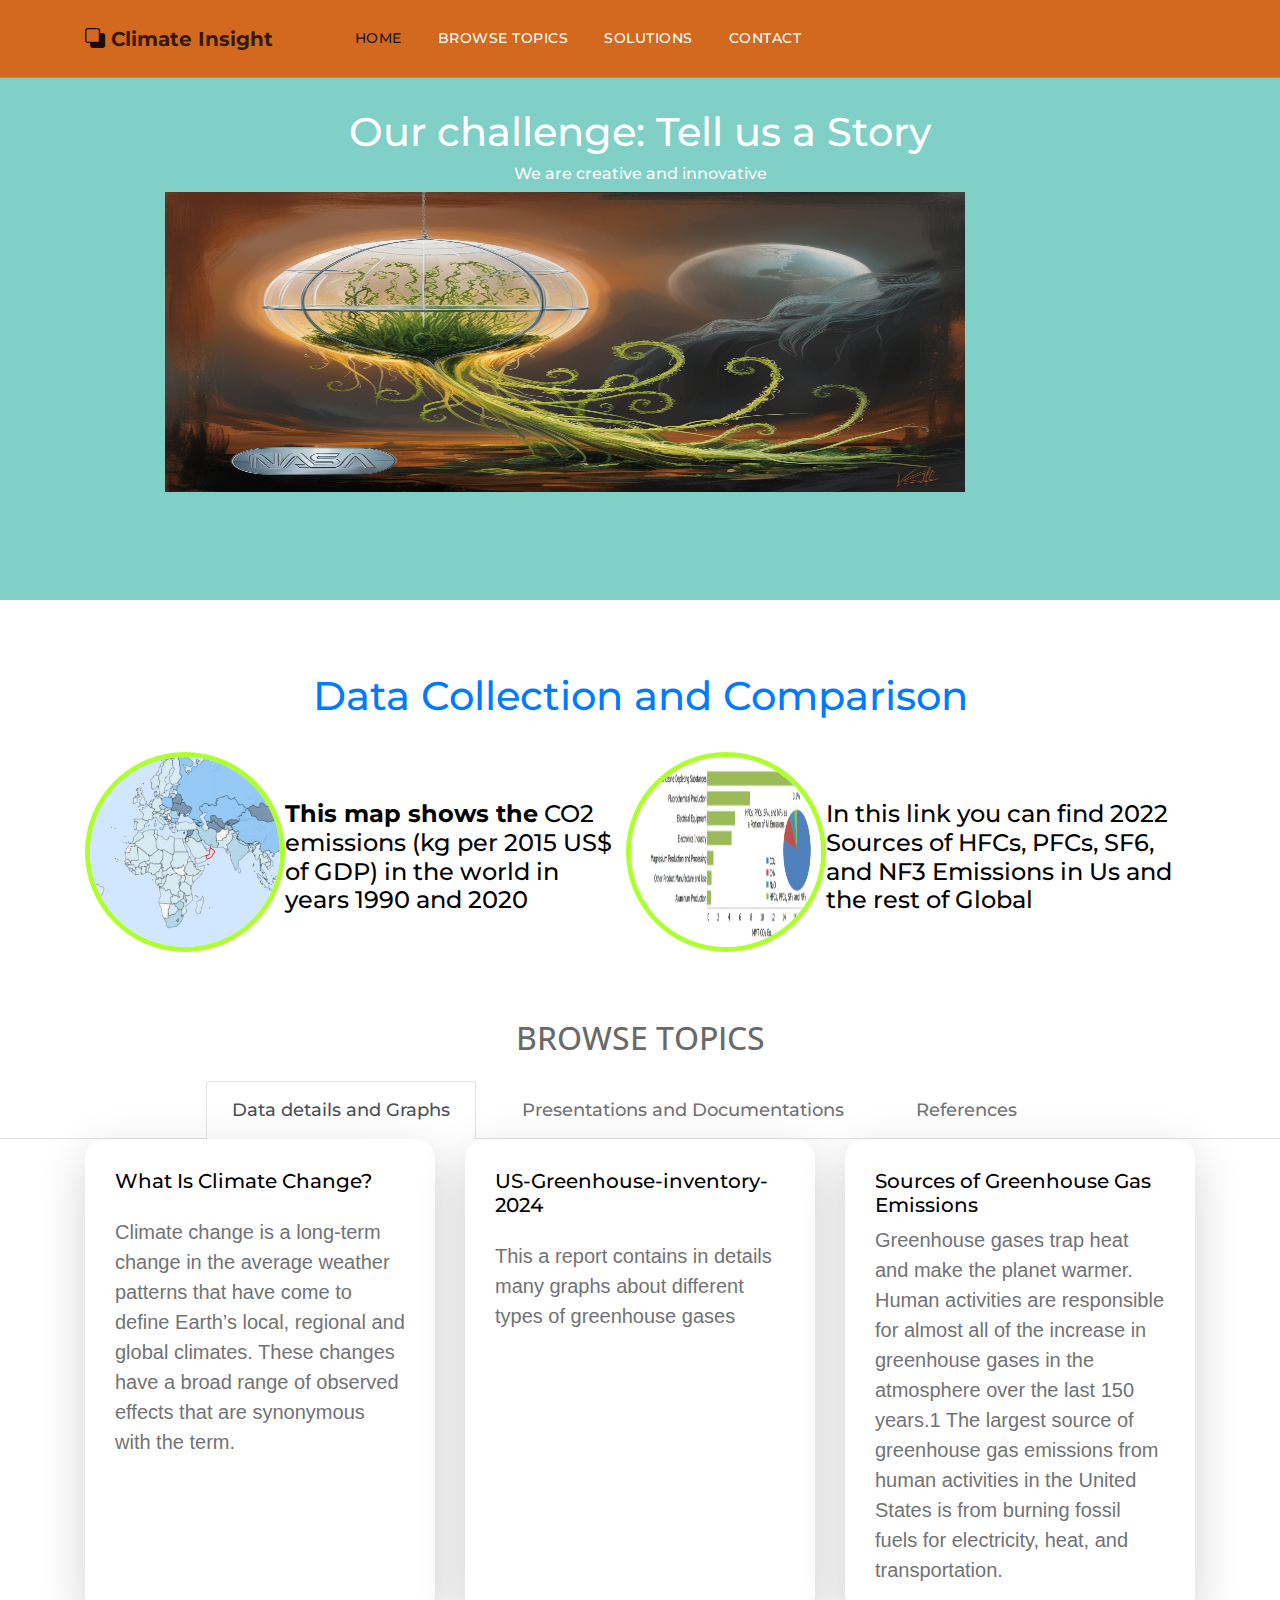
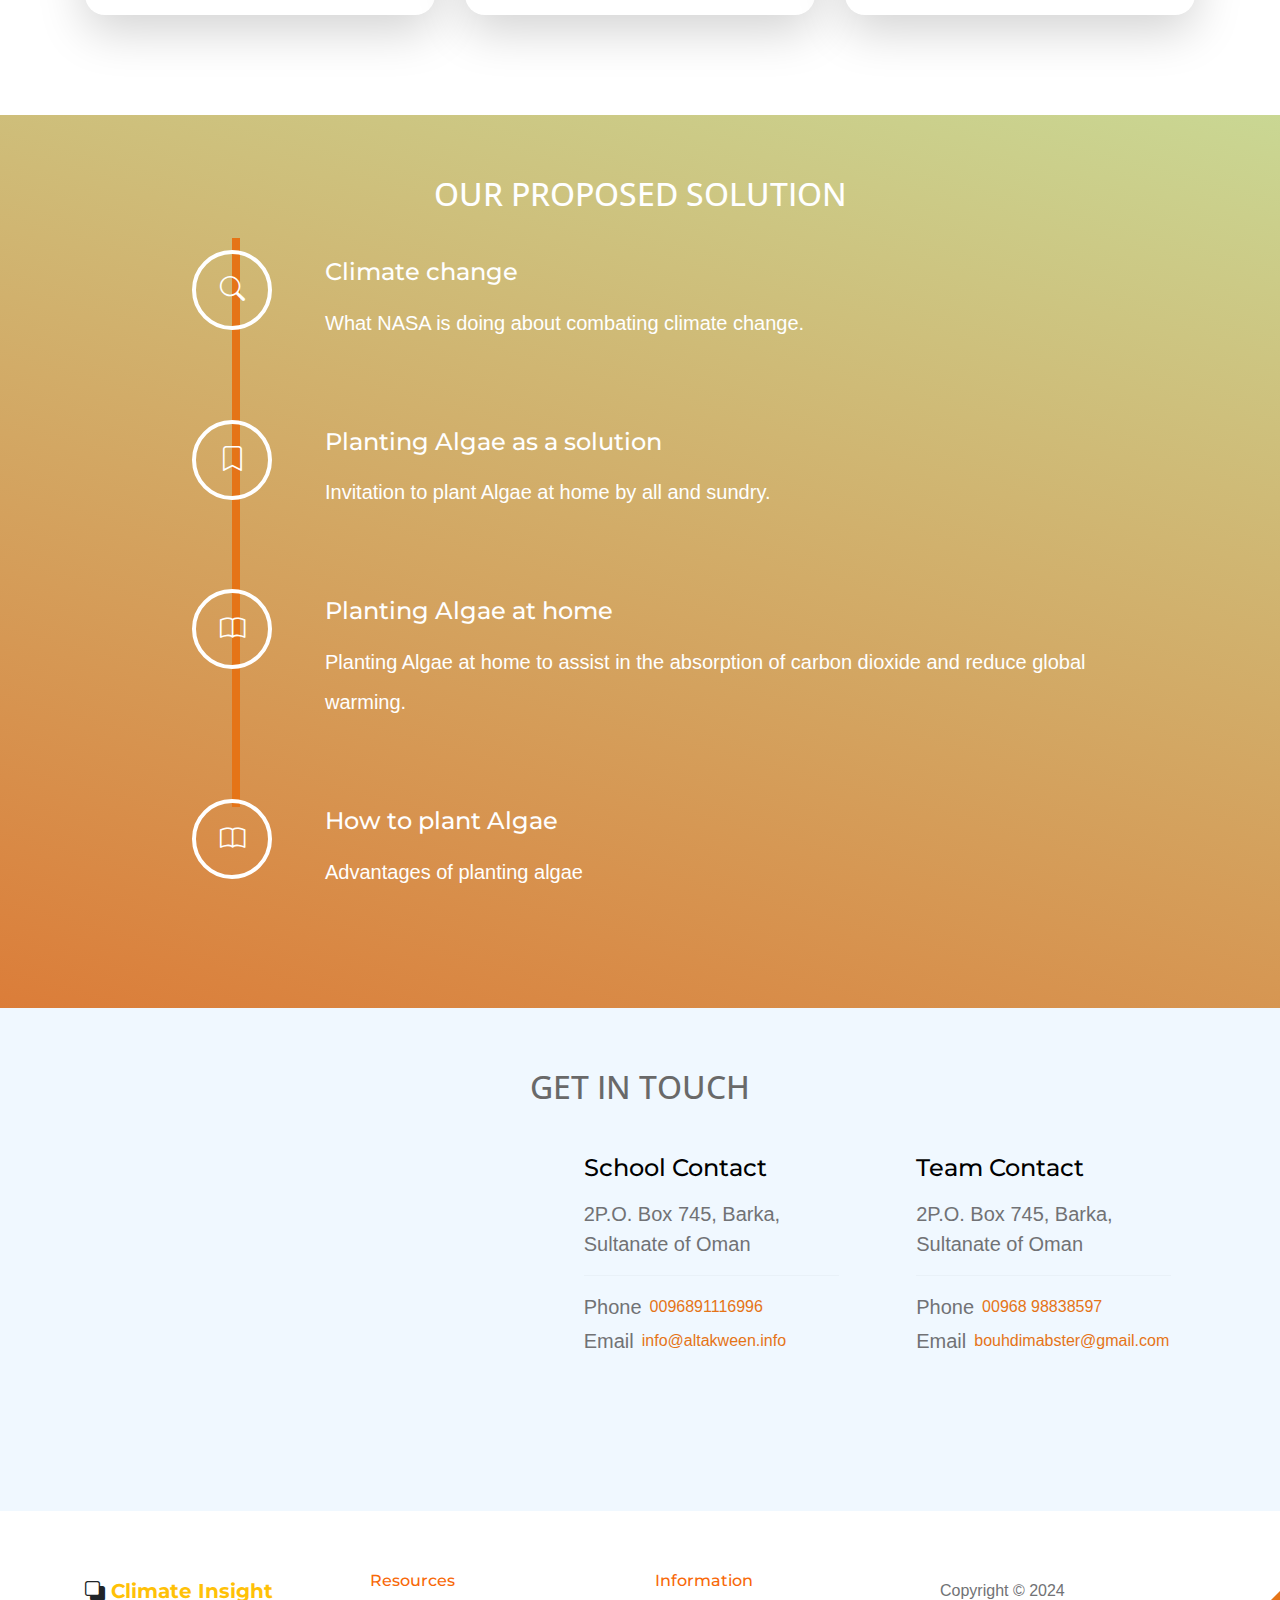
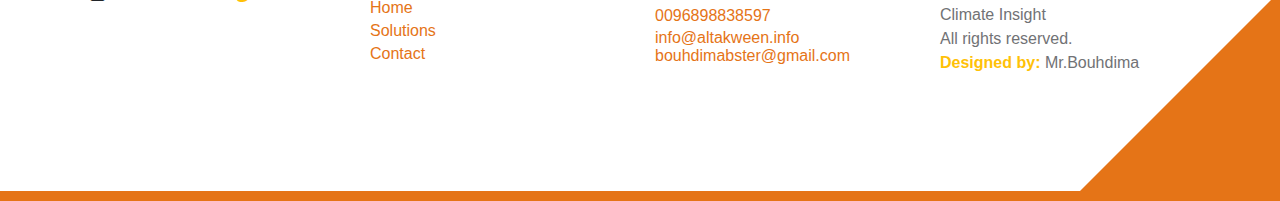
==== commit 8b905f6a: "Update index.html" ====
--- a/index.html
+++ b/index.html
@@ -46,7 +46,7 @@
                 <div class="container">
                     <a class="navbar-brand" href="index.html">
                         <i class="bi-back"></i>
-                        <span>Altakween Lunar Legends</span>
+                        <span>Climate Insight</span>
                     </a>
                     <button
                         class="navbar-toggler"
@@ -68,7 +68,7 @@
                                 <a class="nav-link click-scroll" href="#section_2">Browse Topics</a>
                             </li>
                             <li class="nav-item">
-                                <a class="nav-link click-scroll" href="#section_3">How it works</a>
+                                <a class="nav-link click-scroll" href="#section_3">Solutions</a>
                             </li>
                            
                             <li class="nav-item">
@@ -476,34 +476,46 @@
                             <div class="inner"></div>
                         </div>
                         <li>
-                            <h4 class="text-white mb-3">Search your favourite topic</h4>
-                            <p class="text-white">
-                                Lorem ipsum dolor sit amet consectetur adipisicing elit.
-                                        Reiciendis, cumque magnam? Sequi, cupiditate quibusdam alias illum sed esse ad
-                                        dignissimos libero sunt, quisquam numquam aliquam? Voluptas, accusamus omnis?
-                            </p>
+                            <h4 class="text-white mb-3">Climate change</h4>
+                            <a href="https://www.youtube.com/watch?v=nNwBXE0SFGM" target="_blank">
+                                <p class="text-white">
+                                    What NASA is doing about combating climate change.
+                                </p>
+                            </a>
+                        
                             <div class="icon-holder">
                                 <i class="bi-search"></i>
                             </div>
                         </li>
                         <li>
-                            <h4 class="text-white mb-3">Bookmark &amp; Keep it for yourself</h4>
+                            <h4 class="text-white mb-3">Planting Algae as a solution</h4>
+                            <a href="https://youtu.be/DS2U0oOS290">
                             <p class="text-white">
-                                Lorem ipsum dolor, sit amet consectetur adipisicing elit. Sint
-                                        animi necessitatibus aperiam repudiandae nam omnis est vel quo, nihil repellat
-                                        quia velit error modi earum similique odit labore. Doloremque, repudiandae?
+                                Invitation to plant Algae at home by all and sundry.
                             </p>
+                            </a>
                             <div class="icon-holder">
                                 <i class="bi-bookmark"></i>
                             </div>
                         </li>
                         <li>
-                            <h4 class="text-white mb-3">Read &amp; Enjoy</h4>
-                            <p class="text-white">
-                                Lorem, ipsum dolor sit amet consectetur adipisicing elit.
-                                        Animi vero quisquam, rem assumenda similique voluptas distinctio, iste est hic
-                                        eveniet debitis ut ducimus beatae id? Quam culpa deleniti officiis autem?
+                            <h4 class="text-white mb-3">Planting Algae at home</h4>
+                            <a href="https://www.youtube.com/watch?v=ymOwle28D24">
+                                <p class="text-white">
+                                Planting Algae at home to assist in the absorption of carbon dioxide and reduce global warming.
                             </p>
+                            </a>
+                            <div class="icon-holder">
+                                <i class="bi-book"></i>
+                            </div>
+                        </li>
+                        <li>
+                            <h4 class="text-white mb-3">How to plant Algae</h4>
+                            <a href="https://www.youtube.com/watch?v=RlZRDiQtuL8">
+                                <p class="text-white">
+                                    Advantages of planting algae
+                            </p>
+                            </a>
                             <div class="icon-holder">
                                 <i class="bi-book"></i>
                             </div>
@@ -511,12 +523,7 @@
                     </ul>
                 </div>
             </div>
-            <div class="col-12 text-center mt-5">
-                <p class="text-white">
-                    Want to learn more?
-                    <a href="#" class="btn custom-btn custom-border-btn ms-3">Check out Youtube</a>
-                </p>
-            </div>
+            
         </div>
     </div>
 </section>
@@ -583,17 +590,17 @@
             <div class="col-lg-3 col-12 mb-4 pb-2">
                 <a class="navbar-brand mb-2" href="index.html">
                     <i class="bi-back"></i>
-                    <span class="text-warning">Lunar Legends</span>
+                    <span class="text-warning">Climate Insight</span>
                 </a>
             </div>
             <div class="col-lg-3 col-md-4 col-6">
-                <h6 class="site-footer-title mb-2">Resources</h6>
+                <h6 class="site-footer-title mb-1">Resources</h6>
                 <ul class="site-footer-links">
                     <li class="site-footer-link-item">
                         <a href="#" class="site-footer-link">Home</a>
                     </li>
                     <li class="site-footer-link-item">
-                        <a href="#" class="site-footer-link">How it works</a>
+                        <a href="#" class="site-footer-link">Solutions</a>
                     </li>
                     <li class="site-footer-link-item">
                         <a href="#" class="site-footer-link">Contact</a>
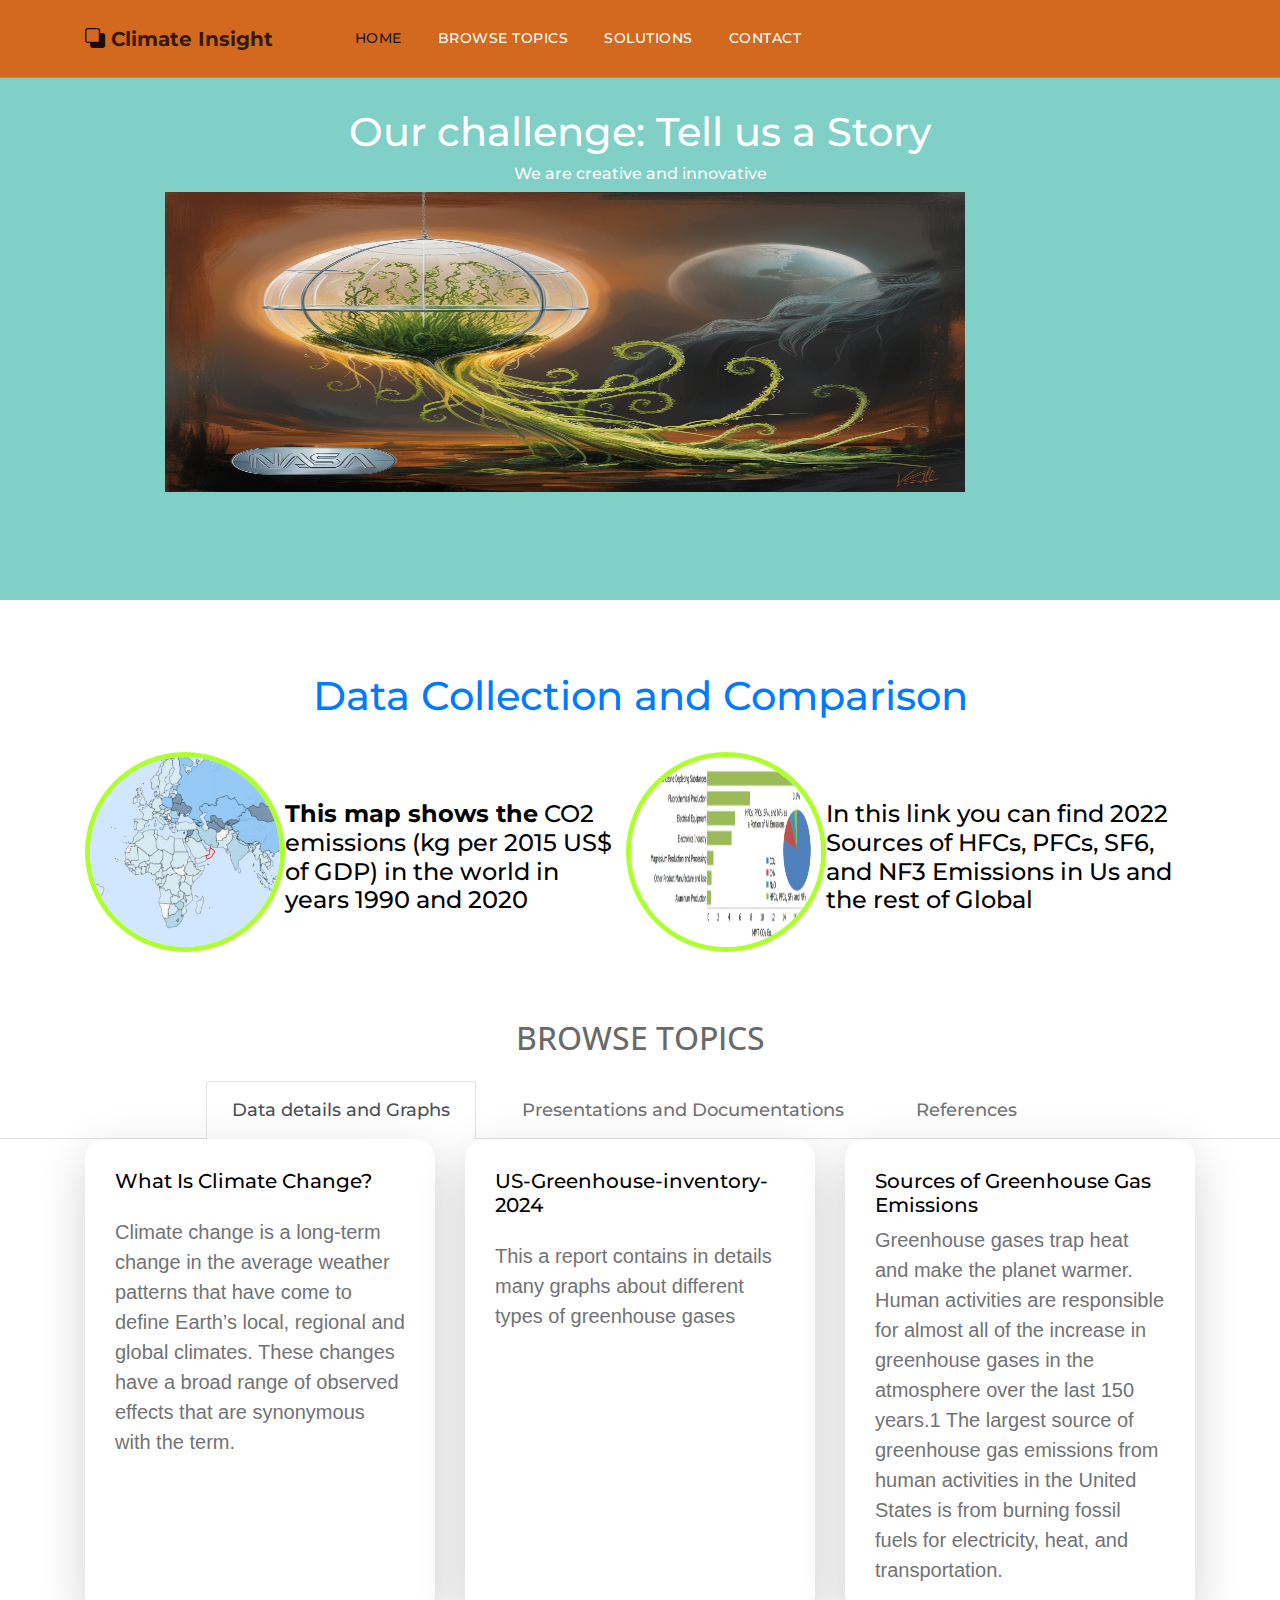
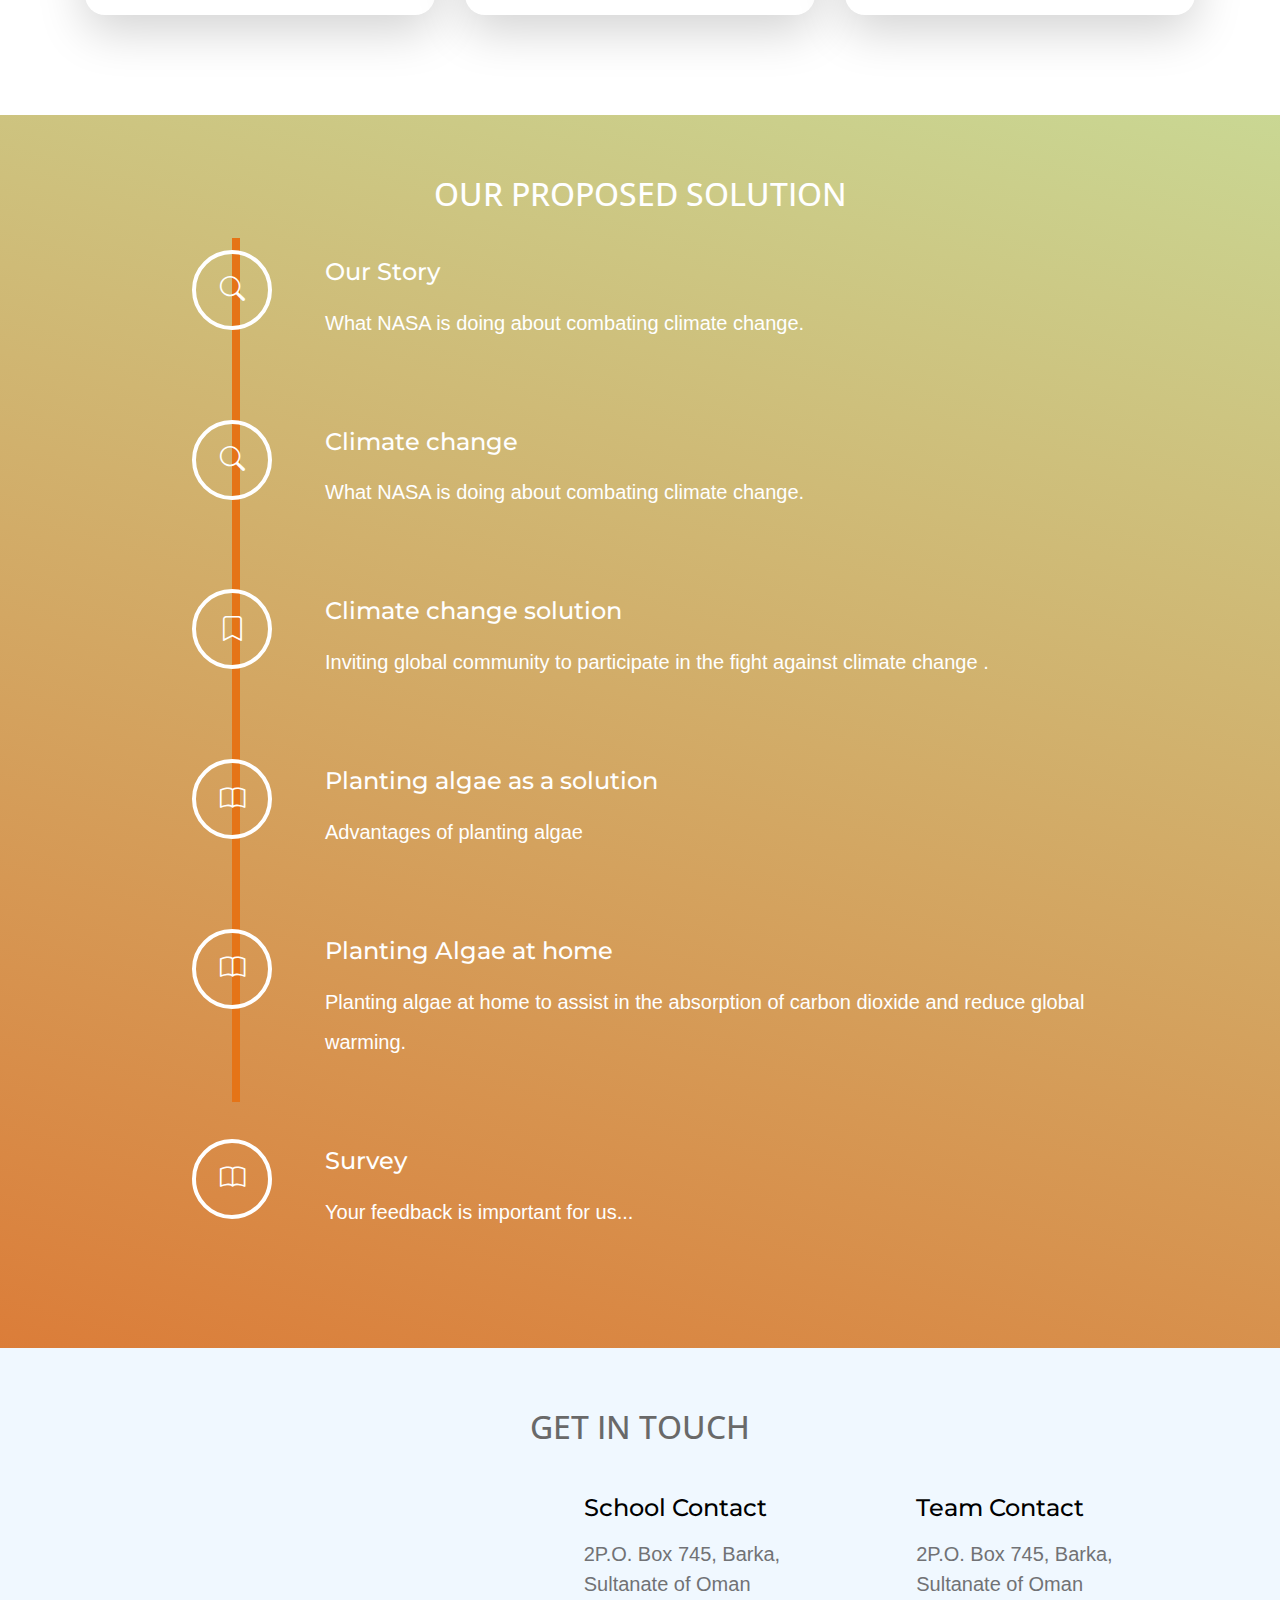
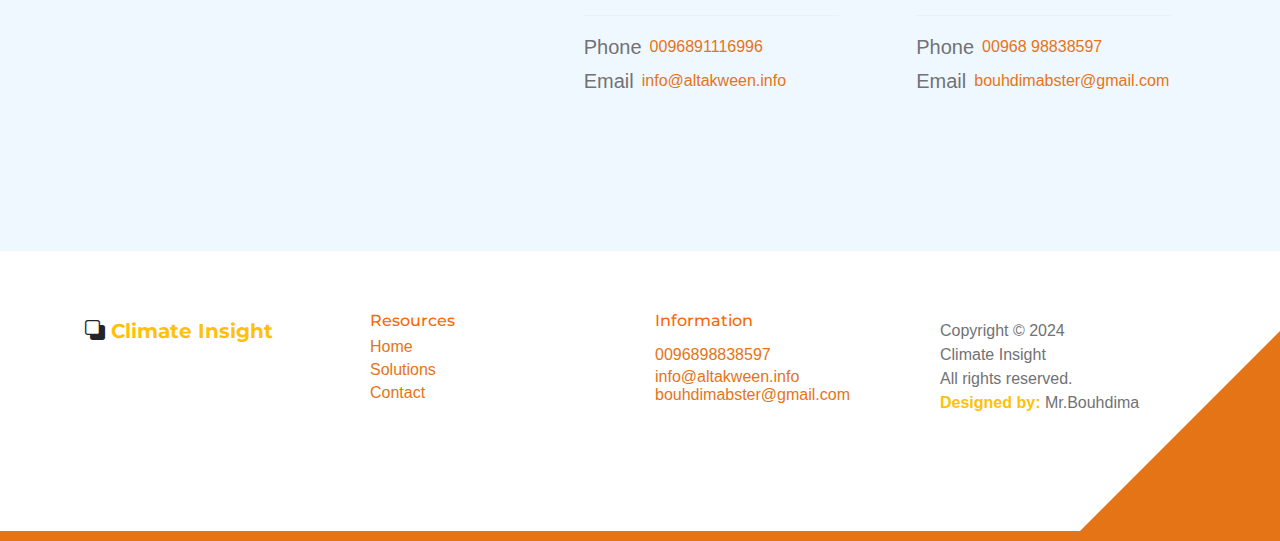
==== commit 6c557e19: "Update index.html" ====
--- a/index.html
+++ b/index.html
@@ -96,8 +96,7 @@
                             <div class="carousel-item">
                                 <img class="d-block w-100 h-100" src="images/img6.jpg" alt="Second slide">
                             </div>
-                            <div class="carousel-item">
-                                <img class="d-block w-100 h-100" src="images/img8.jpg" alt="Third slide">
+                            
                             </div>
                         </div>
                     </div>
@@ -476,6 +475,18 @@
                             <div class="inner"></div>
                         </div>
                         <li>
+                            <h4 class="text-white mb-3">Our Story</h4>
+                            <a href="https://www.youtube.com/watch?v=14LTP5JmbhM" target="_blank">
+                                <p class="text-white">
+                                    What NASA is doing about combating climate change.
+                                </p>
+                            </a>
+
+                            <div class="icon-holder">
+                                <i class="bi-search"></i>
+                            </div>
+                        </li>
+                        <li>
                             <h4 class="text-white mb-3">Climate change</h4>
                             <a href="https://www.youtube.com/watch?v=nNwBXE0SFGM" target="_blank">
                                 <p class="text-white">
@@ -488,21 +499,33 @@
                             </div>
                         </li>
                         <li>
-                            <h4 class="text-white mb-3">Planting Algae as a solution</h4>
+                            <h4 class="text-white mb-3">Climate change solution</h4>
                             <a href="https://youtu.be/DS2U0oOS290">
                             <p class="text-white">
-                                Invitation to plant Algae at home by all and sundry.
+                                Inviting global community to participate in the fight against climate change .
                             </p>
                             </a>
                             <div class="icon-holder">
                                 <i class="bi-bookmark"></i>
+                            </div>
+                        </li>
+                        
+                        <li>
+                            <h4 class="text-white mb-3">Planting algae as a solution</h4>
+                            <a href="https://www.youtube.com/watch?v=RlZRDiQtuL8">
+                                <p class="text-white">
+                                    Advantages of planting algae
+                            </p>
+                            </a>
+                            <div class="icon-holder">
+                                <i class="bi-book"></i>
                             </div>
                         </li>
                         <li>
                             <h4 class="text-white mb-3">Planting Algae at home</h4>
                             <a href="https://www.youtube.com/watch?v=ymOwle28D24">
                                 <p class="text-white">
-                                Planting Algae at home to assist in the absorption of carbon dioxide and reduce global warming.
+                                Planting algae at home to assist in the absorption of carbon dioxide and reduce global warming.
                             </p>
                             </a>
                             <div class="icon-holder">
@@ -510,10 +533,10 @@
                             </div>
                         </li>
                         <li>
-                            <h4 class="text-white mb-3">How to plant Algae</h4>
-                            <a href="https://www.youtube.com/watch?v=RlZRDiQtuL8">
+                            <h4 class="text-white mb-3">Survey</h4>
+                            <a href="https://docs.google.com/forms/d/e/1FAIpQLScRDHcOuRkVlEag2Iifb02hdb7LaiR9FGPIAVMll7rx_s0VTg/viewform">
                                 <p class="text-white">
-                                    Advantages of planting algae
+                                    Your feedback is important for us...
                             </p>
                             </a>
                             <div class="icon-holder">
